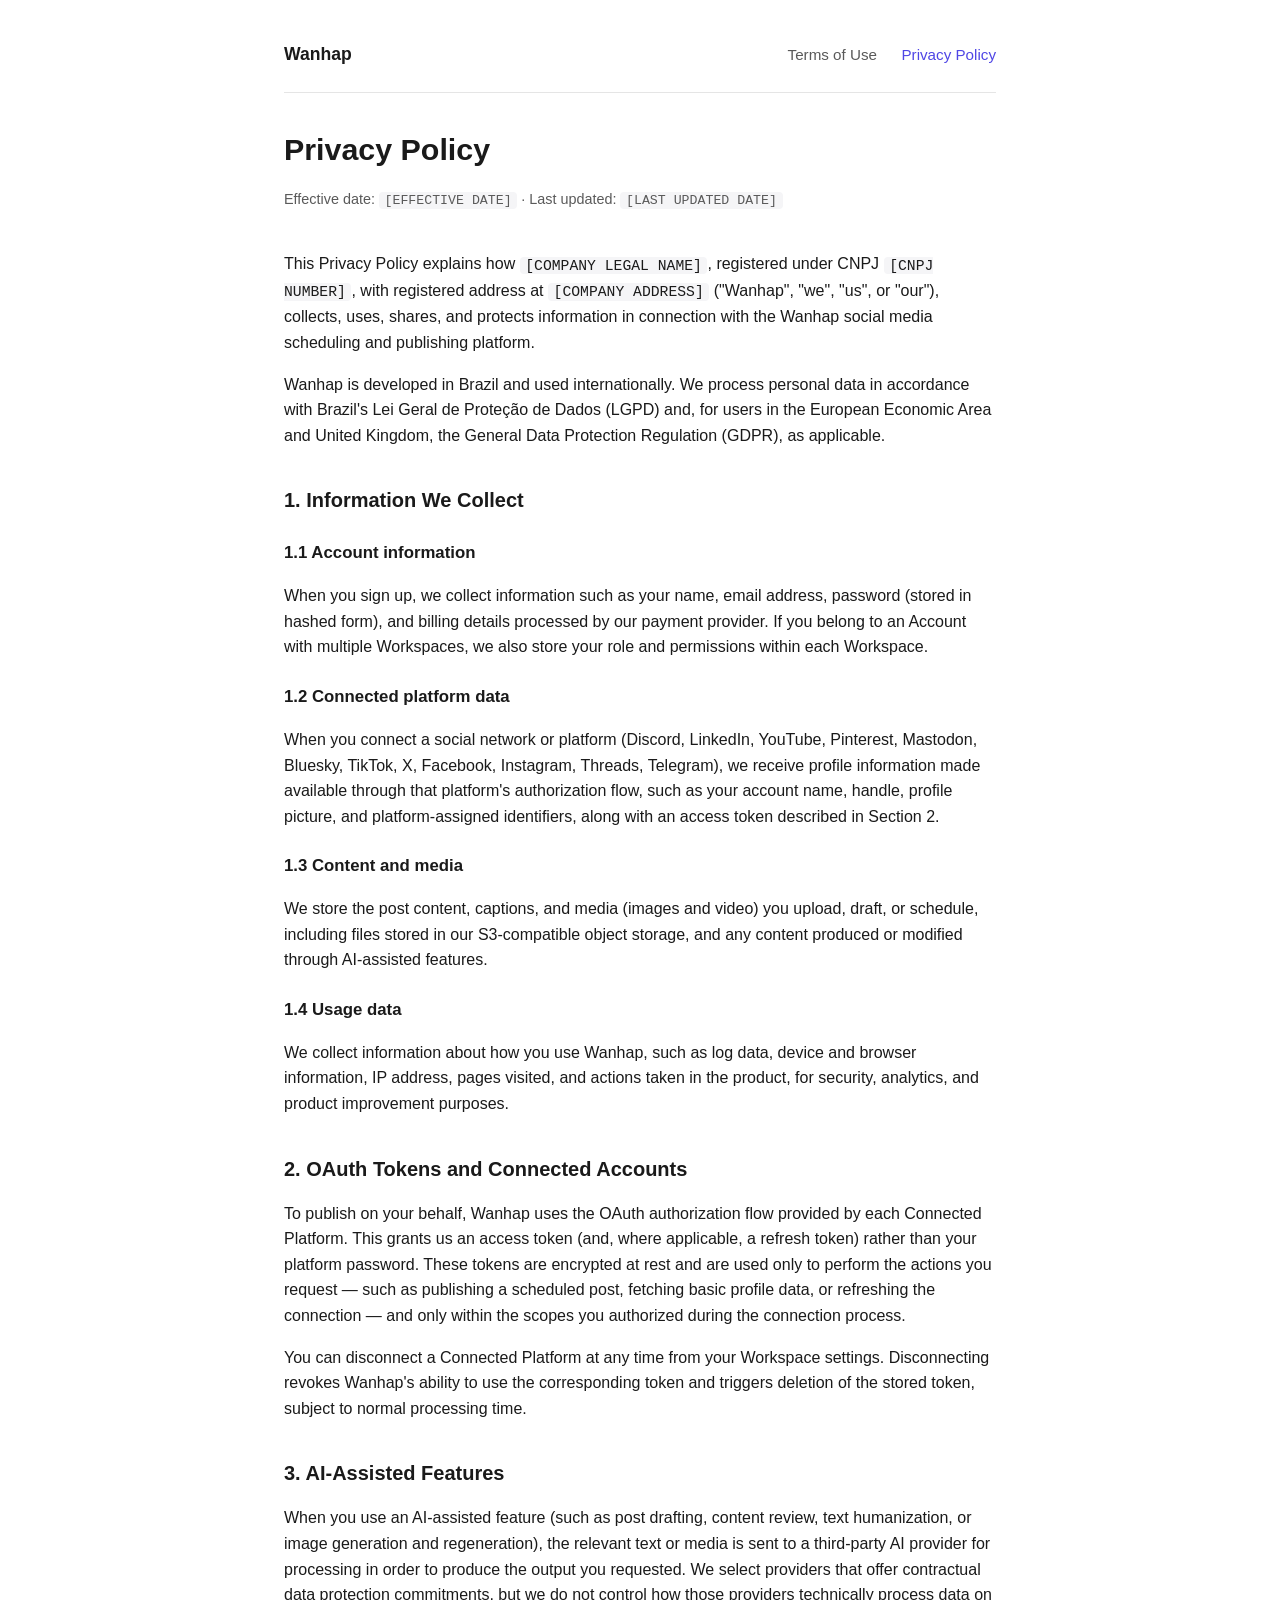
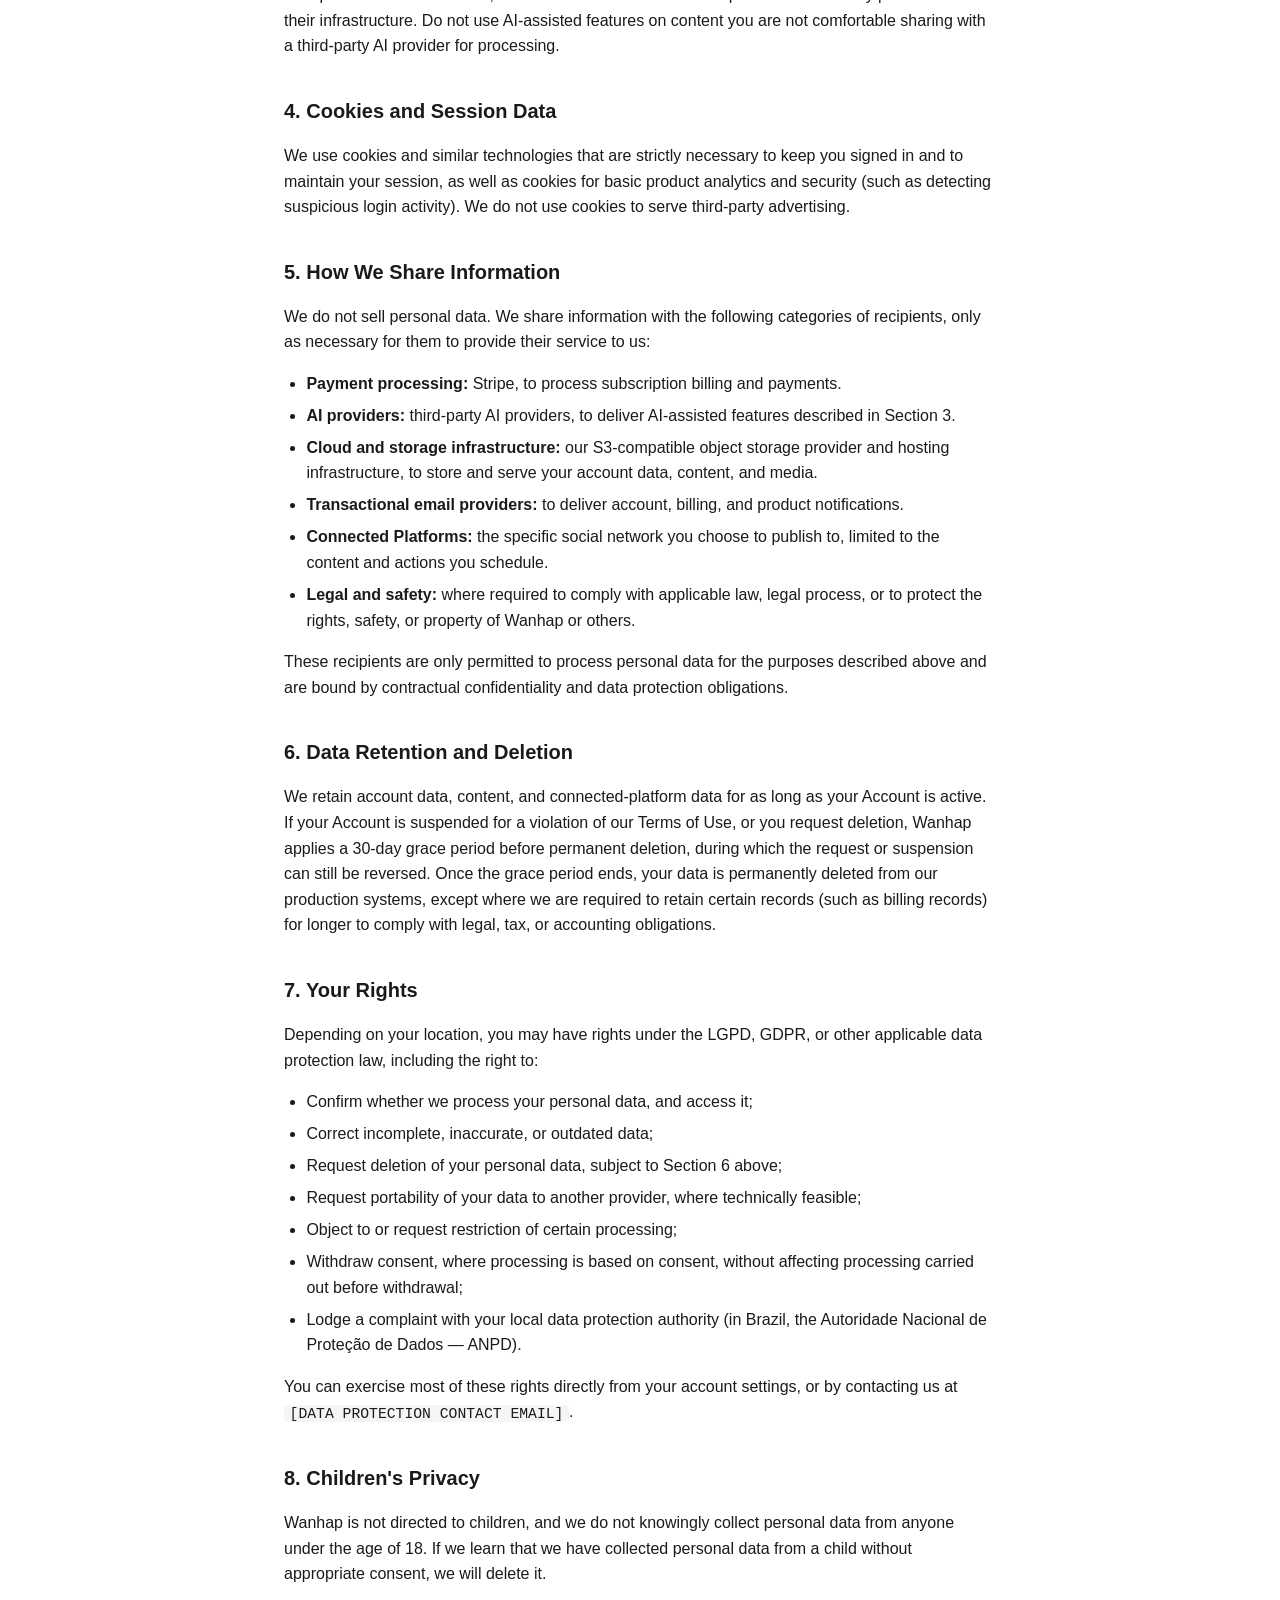
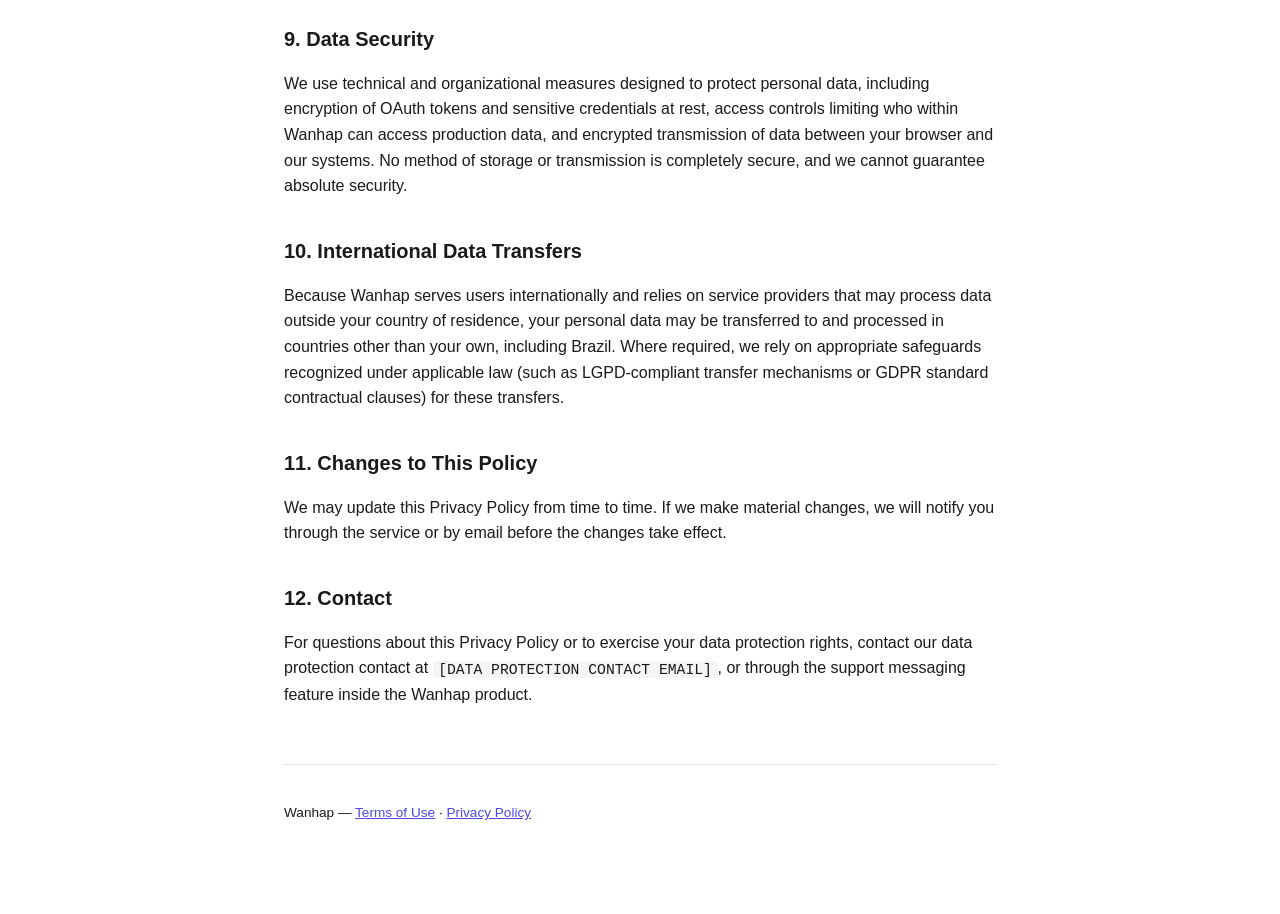
==== privacy/index.html @ 5045ea1f "Add draft terms and privacy pages" ====
<!--
  DRAFT — requires legal review before production use.
  Generated as starting point, not legal advice.
-->
<!doctype html>
<html lang="en">
<head>
  <meta charset="utf-8" />
  <meta name="viewport" content="width=device-width, initial-scale=1" />
  <title>Privacy Policy — Wanhap</title>
  <meta name="description" content="Wanhap Privacy Policy" />
  <meta name="robots" content="noindex" />
  <link rel="stylesheet" href="/assets/style.css" />
</head>
<body>
  <div class="page">
    <header class="site-header">
      <a class="brand" href="/">Wanhap</a>
      <nav>
        <a href="/terms">Terms of Use</a>
        <a href="/privacy" aria-current="page">Privacy Policy</a>
      </nav>
    </header>

    <h1>Privacy Policy</h1>
    <p class="meta">Effective date: <span class="placeholder">[EFFECTIVE DATE]</span> · Last updated: <span class="placeholder">[LAST UPDATED DATE]</span></p>

    <p>This Privacy Policy explains how <span class="placeholder">[COMPANY LEGAL NAME]</span>, registered under CNPJ <span class="placeholder">[CNPJ NUMBER]</span>, with registered address at <span class="placeholder">[COMPANY ADDRESS]</span> ("Wanhap", "we", "us", or "our"), collects, uses, shares, and protects information in connection with the Wanhap social media scheduling and publishing platform.</p>
    <p>Wanhap is developed in Brazil and used internationally. We process personal data in accordance with Brazil's Lei Geral de Proteção de Dados (LGPD) and, for users in the European Economic Area and United Kingdom, the General Data Protection Regulation (GDPR), as applicable.</p>

    <h2>1. Information We Collect</h2>
    <h3>1.1 Account information</h3>
    <p>When you sign up, we collect information such as your name, email address, password (stored in hashed form), and billing details processed by our payment provider. If you belong to an Account with multiple Workspaces, we also store your role and permissions within each Workspace.</p>
    <h3>1.2 Connected platform data</h3>
    <p>When you connect a social network or platform (Discord, LinkedIn, YouTube, Pinterest, Mastodon, Bluesky, TikTok, X, Facebook, Instagram, Threads, Telegram), we receive profile information made available through that platform's authorization flow, such as your account name, handle, profile picture, and platform-assigned identifiers, along with an access token described in Section 2.</p>
    <h3>1.3 Content and media</h3>
    <p>We store the post content, captions, and media (images and video) you upload, draft, or schedule, including files stored in our S3-compatible object storage, and any content produced or modified through AI-assisted features.</p>
    <h3>1.4 Usage data</h3>
    <p>We collect information about how you use Wanhap, such as log data, device and browser information, IP address, pages visited, and actions taken in the product, for security, analytics, and product improvement purposes.</p>

    <h2>2. OAuth Tokens and Connected Accounts</h2>
    <p>To publish on your behalf, Wanhap uses the OAuth authorization flow provided by each Connected Platform. This grants us an access token (and, where applicable, a refresh token) rather than your platform password. These tokens are encrypted at rest and are used only to perform the actions you request — such as publishing a scheduled post, fetching basic profile data, or refreshing the connection — and only within the scopes you authorized during the connection process.</p>
    <p>You can disconnect a Connected Platform at any time from your Workspace settings. Disconnecting revokes Wanhap's ability to use the corresponding token and triggers deletion of the stored token, subject to normal processing time.</p>

    <h2>3. AI-Assisted Features</h2>
    <p>When you use an AI-assisted feature (such as post drafting, content review, text humanization, or image generation and regeneration), the relevant text or media is sent to a third-party AI provider for processing in order to produce the output you requested. We select providers that offer contractual data protection commitments, but we do not control how those providers technically process data on their infrastructure. Do not use AI-assisted features on content you are not comfortable sharing with a third-party AI provider for processing.</p>

    <h2>4. Cookies and Session Data</h2>
    <p>We use cookies and similar technologies that are strictly necessary to keep you signed in and to maintain your session, as well as cookies for basic product analytics and security (such as detecting suspicious login activity). We do not use cookies to serve third-party advertising.</p>

    <h2>5. How We Share Information</h2>
    <p>We do not sell personal data. We share information with the following categories of recipients, only as necessary for them to provide their service to us:</p>
    <ul>
      <li><strong>Payment processing:</strong> Stripe, to process subscription billing and payments.</li>
      <li><strong>AI providers:</strong> third-party AI providers, to deliver AI-assisted features described in Section 3.</li>
      <li><strong>Cloud and storage infrastructure:</strong> our S3-compatible object storage provider and hosting infrastructure, to store and serve your account data, content, and media.</li>
      <li><strong>Transactional email providers:</strong> to deliver account, billing, and product notifications.</li>
      <li><strong>Connected Platforms:</strong> the specific social network you choose to publish to, limited to the content and actions you schedule.</li>
      <li><strong>Legal and safety:</strong> where required to comply with applicable law, legal process, or to protect the rights, safety, or property of Wanhap or others.</li>
    </ul>
    <p>These recipients are only permitted to process personal data for the purposes described above and are bound by contractual confidentiality and data protection obligations.</p>

    <h2>6. Data Retention and Deletion</h2>
    <p>We retain account data, content, and connected-platform data for as long as your Account is active. If your Account is suspended for a violation of our Terms of Use, or you request deletion, Wanhap applies a 30-day grace period before permanent deletion, during which the request or suspension can still be reversed. Once the grace period ends, your data is permanently deleted from our production systems, except where we are required to retain certain records (such as billing records) for longer to comply with legal, tax, or accounting obligations.</p>

    <h2>7. Your Rights</h2>
    <p>Depending on your location, you may have rights under the LGPD, GDPR, or other applicable data protection law, including the right to:</p>
    <ul>
      <li>Confirm whether we process your personal data, and access it;</li>
      <li>Correct incomplete, inaccurate, or outdated data;</li>
      <li>Request deletion of your personal data, subject to Section 6 above;</li>
      <li>Request portability of your data to another provider, where technically feasible;</li>
      <li>Object to or request restriction of certain processing;</li>
      <li>Withdraw consent, where processing is based on consent, without affecting processing carried out before withdrawal;</li>
      <li>Lodge a complaint with your local data protection authority (in Brazil, the Autoridade Nacional de Proteção de Dados — ANPD).</li>
    </ul>
    <p>You can exercise most of these rights directly from your account settings, or by contacting us at <span class="placeholder">[DATA PROTECTION CONTACT EMAIL]</span>.</p>

    <h2>8. Children's Privacy</h2>
    <p>Wanhap is not directed to children, and we do not knowingly collect personal data from anyone under the age of 18. If we learn that we have collected personal data from a child without appropriate consent, we will delete it.</p>

    <h2>9. Data Security</h2>
    <p>We use technical and organizational measures designed to protect personal data, including encryption of OAuth tokens and sensitive credentials at rest, access controls limiting who within Wanhap can access production data, and encrypted transmission of data between your browser and our systems. No method of storage or transmission is completely secure, and we cannot guarantee absolute security.</p>

    <h2>10. International Data Transfers</h2>
    <p>Because Wanhap serves users internationally and relies on service providers that may process data outside your country of residence, your personal data may be transferred to and processed in countries other than your own, including Brazil. Where required, we rely on appropriate safeguards recognized under applicable law (such as LGPD-compliant transfer mechanisms or GDPR standard contractual clauses) for these transfers.</p>

    <h2>11. Changes to This Policy</h2>
    <p>We may update this Privacy Policy from time to time. If we make material changes, we will notify you through the service or by email before the changes take effect.</p>

    <h2>12. Contact</h2>
    <p>For questions about this Privacy Policy or to exercise your data protection rights, contact our data protection contact at <span class="placeholder">[DATA PROTECTION CONTACT EMAIL]</span>, or through the support messaging feature inside the Wanhap product.</p>

    <footer class="site-footer">
      <p>Wanhap — <a href="/terms">Terms of Use</a> · <a href="/privacy">Privacy Policy</a></p>
    </footer>
  </div>
</body>
</html>
---- assets/style.css ----
:root {
  color-scheme: light dark;
  --bg: #ffffff;
  --fg: #1a1a1a;
  --muted: #5a5a5a;
  --accent: #4f46e5;
  --border: #e5e5e5;
  --code-bg: #f5f5f7;
}

@media (prefers-color-scheme: dark) {
  :root {
    --bg: #111114;
    --fg: #ededed;
    --muted: #a5a5a5;
    --accent: #8583ff;
    --border: #2a2a2e;
    --code-bg: #1c1c20;
  }
}

* {
  box-sizing: border-box;
}

body {
  margin: 0;
  background: var(--bg);
  color: var(--fg);
  font-family: -apple-system, BlinkMacSystemFont, "Segoe UI", Roboto, Helvetica, Arial, sans-serif;
  line-height: 1.6;
}

.page {
  max-width: 760px;
  margin: 0 auto;
  padding: 2.5rem 1.5rem 5rem;
}

header.site-header {
  display: flex;
  align-items: baseline;
  justify-content: space-between;
  flex-wrap: wrap;
  gap: 0.5rem 1.5rem;
  padding-bottom: 1.5rem;
  margin-bottom: 2rem;
  border-bottom: 1px solid var(--border);
}

header.site-header .brand {
  font-weight: 700;
  font-size: 1.1rem;
  color: var(--fg);
  text-decoration: none;
}

header.site-header nav a {
  color: var(--muted);
  text-decoration: none;
  margin-left: 1.25rem;
  font-size: 0.95rem;
}

header.site-header nav a:hover,
header.site-header nav a[aria-current="page"] {
  color: var(--accent);
}

h1 {
  font-size: 1.9rem;
  margin-bottom: 0.25rem;
}

.meta {
  color: var(--muted);
  font-size: 0.9rem;
  margin-bottom: 2.5rem;
}

h2 {
  font-size: 1.25rem;
  margin-top: 2.25rem;
  margin-bottom: 0.75rem;
}

h3 {
  font-size: 1.05rem;
  margin-top: 1.5rem;
  margin-bottom: 0.5rem;
}

p, li {
  color: var(--fg);
}

ul, ol {
  padding-left: 1.4rem;
}

li {
  margin-bottom: 0.4rem;
}

a {
  color: var(--accent);
}

.placeholder {
  background: var(--code-bg);
  border-radius: 4px;
  padding: 0.05rem 0.35rem;
  font-family: ui-monospace, SFMono-Regular, Menlo, Consolas, monospace;
  font-size: 0.92em;
}

footer.site-footer {
  margin-top: 3.5rem;
  padding-top: 1.5rem;
  border-top: 1px solid var(--border);
  color: var(--muted);
  font-size: 0.85rem;
}
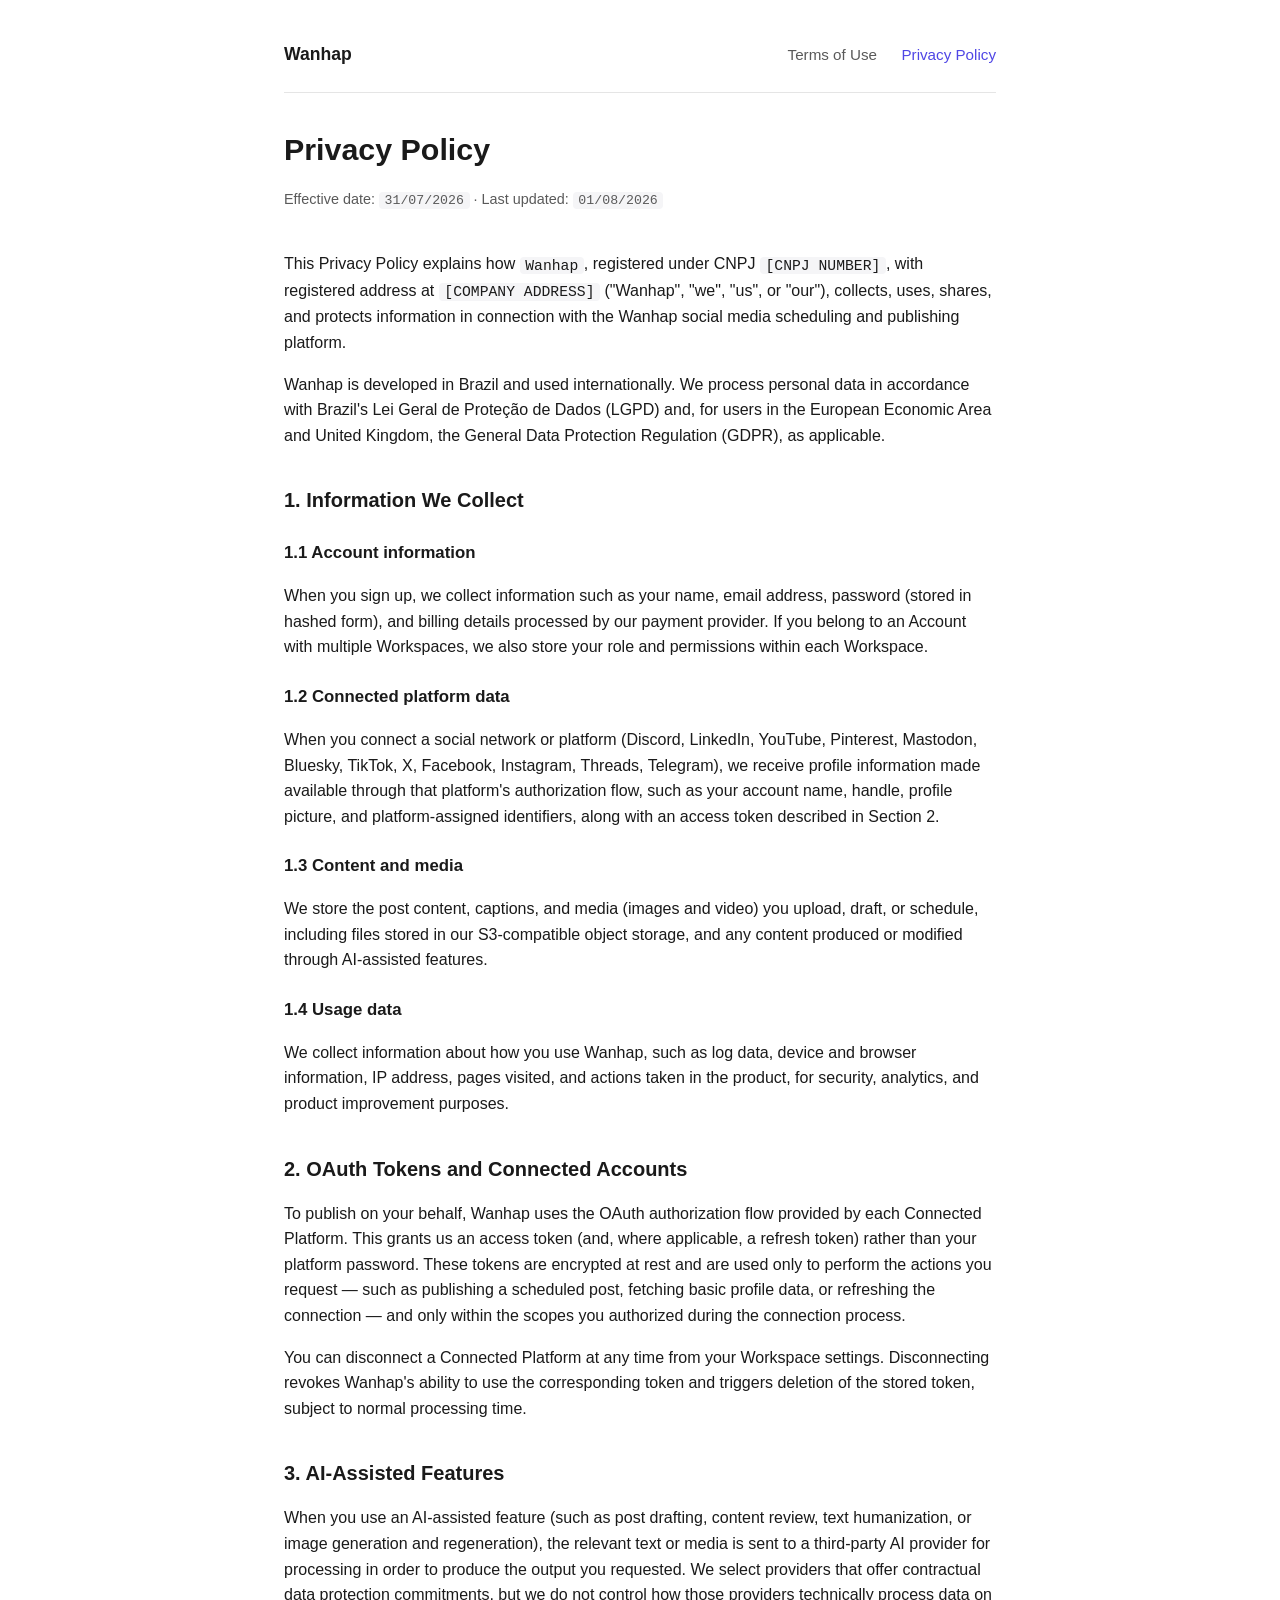
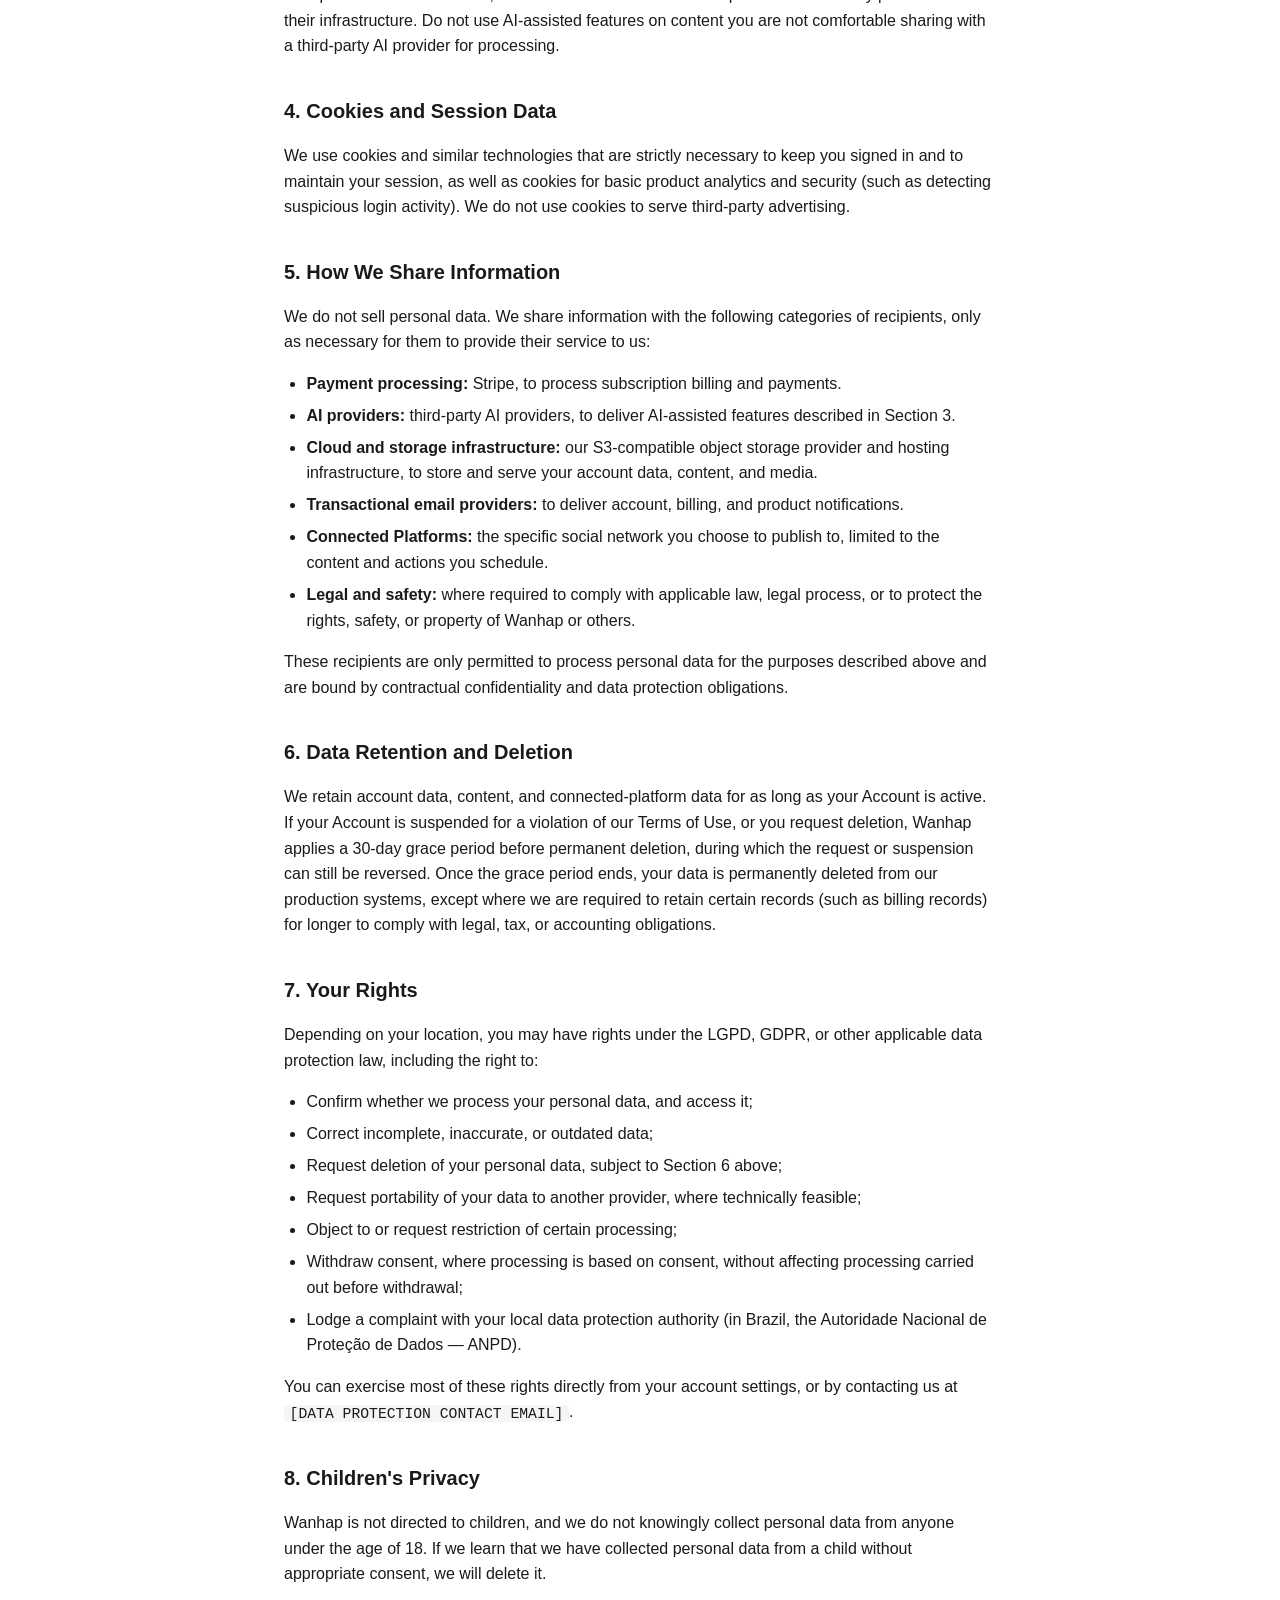
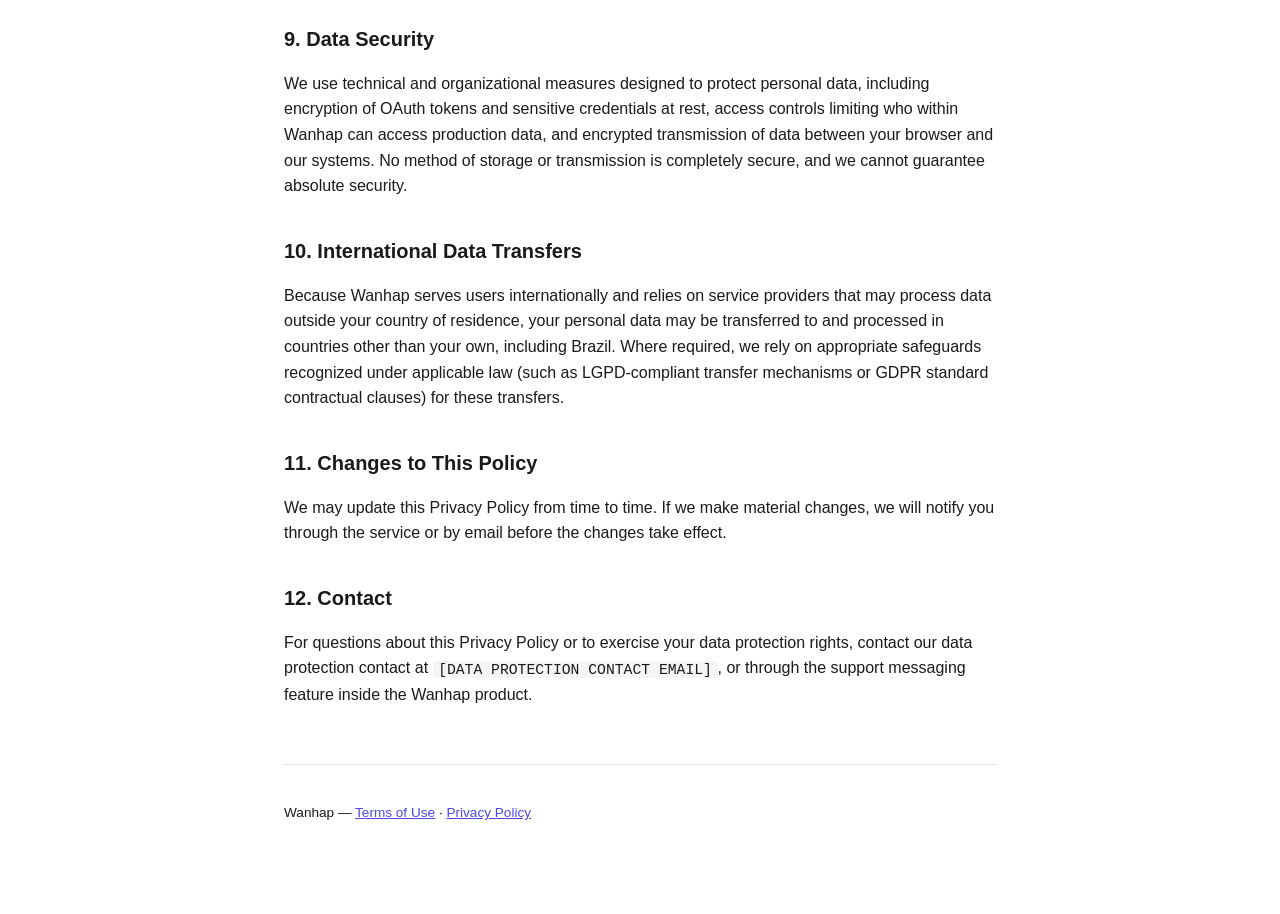
==== commit e377ca3f: "Add placeholder homepage" ====
--- a/privacy/index.html
+++ b/privacy/index.html
@@ -23,9 +23,9 @@
     </header>
 
     <h1>Privacy Policy</h1>
-    <p class="meta">Effective date: <span class="placeholder">[EFFECTIVE DATE]</span> · Last updated: <span class="placeholder">[LAST UPDATED DATE]</span></p>
+    <p class="meta">Effective date: <span class="placeholder">31/07/2026</span> · Last updated: <span class="placeholder">01/08/2026</span></p>
 
-    <p>This Privacy Policy explains how <span class="placeholder">[COMPANY LEGAL NAME]</span>, registered under CNPJ <span class="placeholder">[CNPJ NUMBER]</span>, with registered address at <span class="placeholder">[COMPANY ADDRESS]</span> ("Wanhap", "we", "us", or "our"), collects, uses, shares, and protects information in connection with the Wanhap social media scheduling and publishing platform.</p>
+    <p>This Privacy Policy explains how <span class="placeholder">Wanhap</span>, registered under CNPJ <span class="placeholder">[CNPJ NUMBER]</span>, with registered address at <span class="placeholder">[COMPANY ADDRESS]</span> ("Wanhap", "we", "us", or "our"), collects, uses, shares, and protects information in connection with the Wanhap social media scheduling and publishing platform.</p>
     <p>Wanhap is developed in Brazil and used internationally. We process personal data in accordance with Brazil's Lei Geral de Proteção de Dados (LGPD) and, for users in the European Economic Area and United Kingdom, the General Data Protection Regulation (GDPR), as applicable.</p>
 
     <h2>1. Information We Collect</h2>
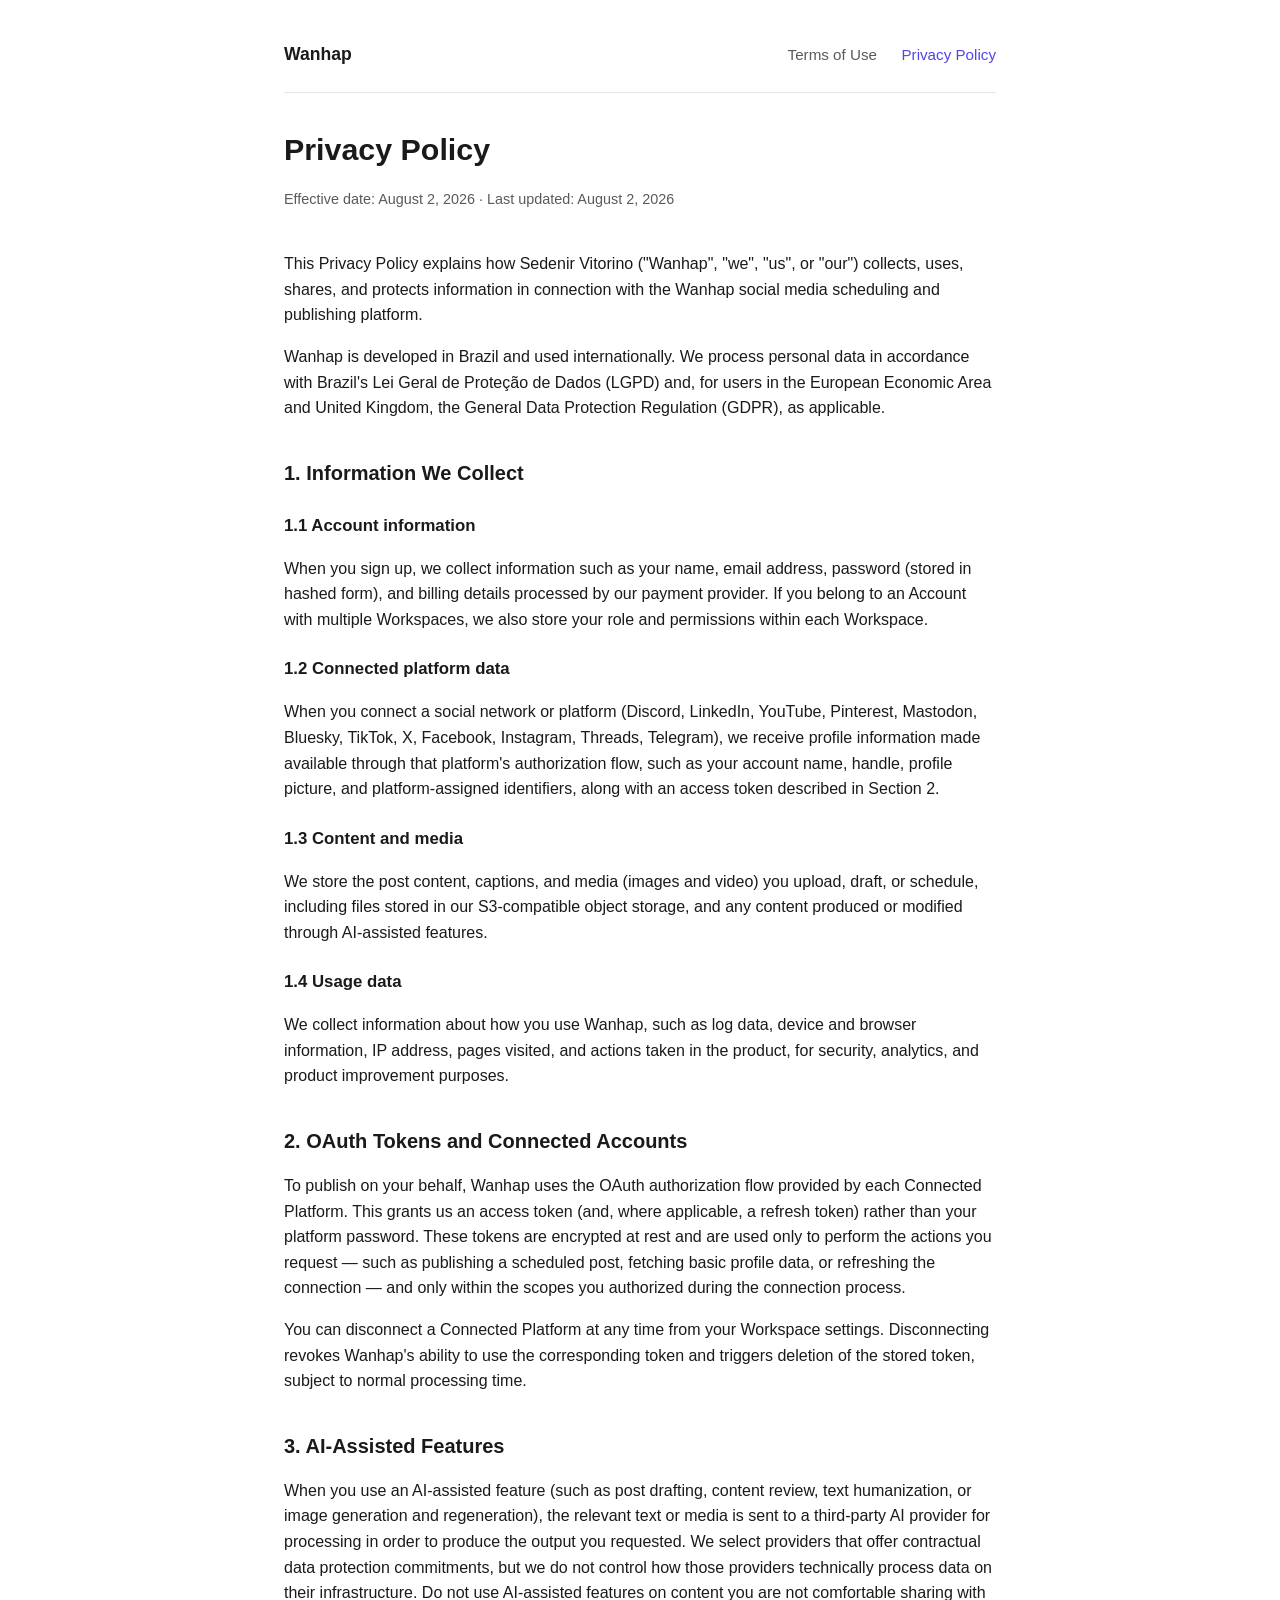
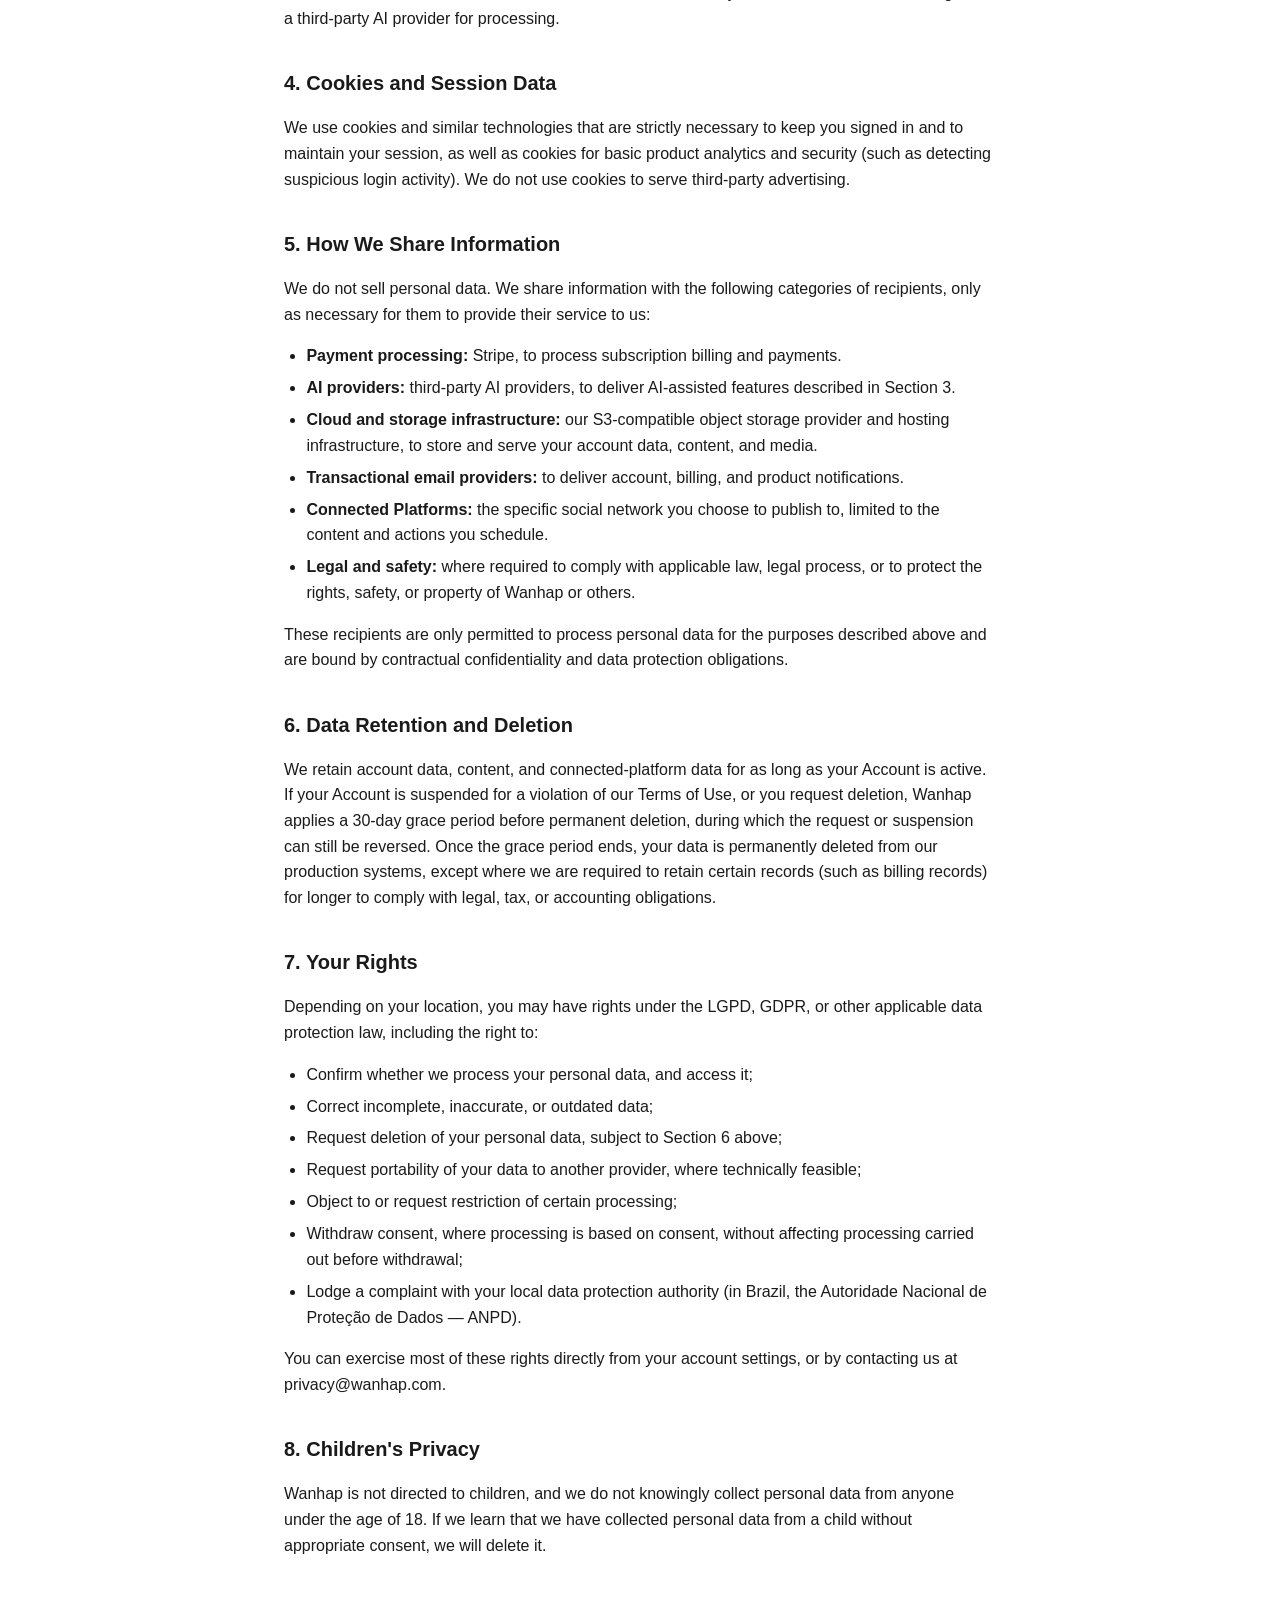
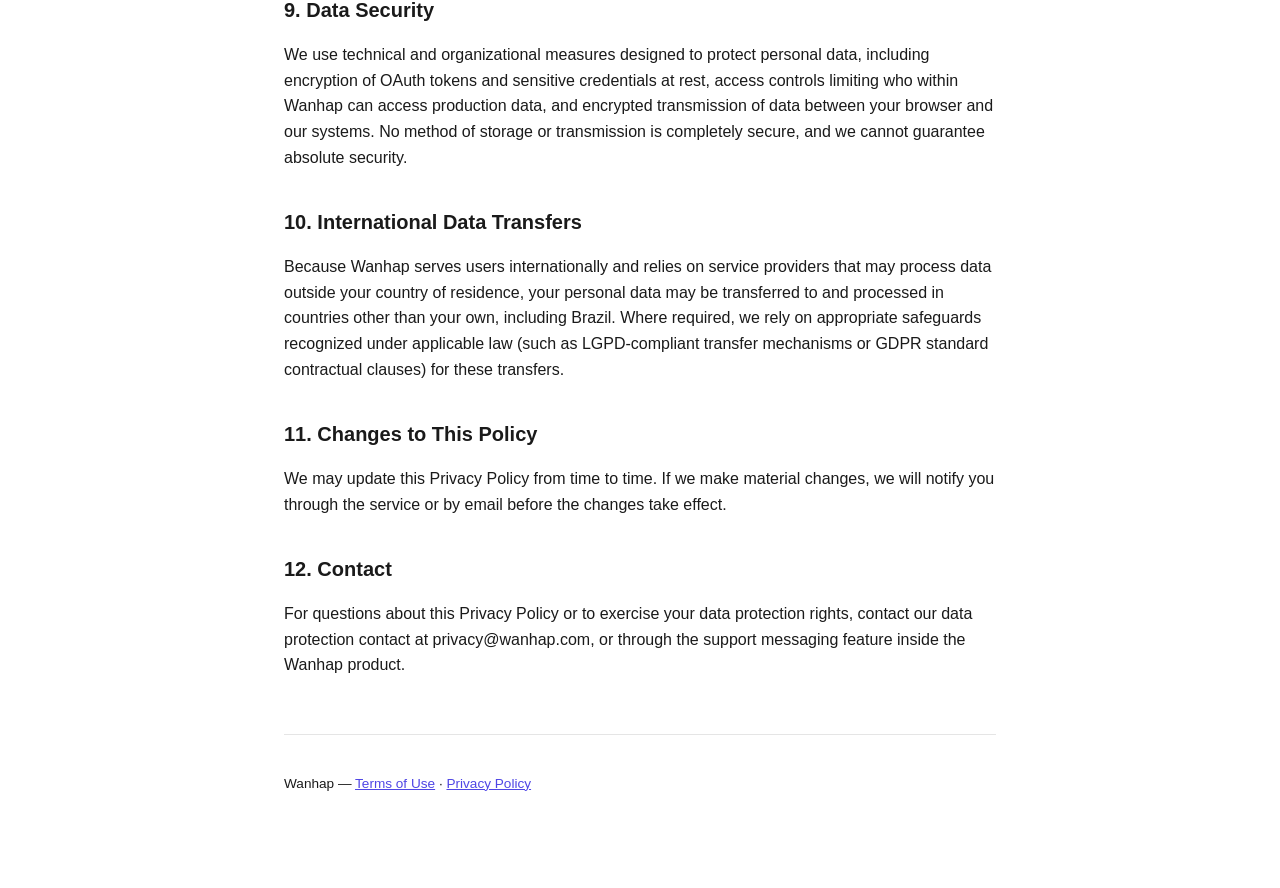
==== commit 512c2d53: "Add placeholder homepage news" ====
--- a/privacy/index.html
+++ b/privacy/index.html
@@ -23,9 +23,9 @@
     </header>
 
     <h1>Privacy Policy</h1>
-    <p class="meta">Effective date: <span class="placeholder">31/07/2026</span> · Last updated: <span class="placeholder">01/08/2026</span></p>
+    <p class="meta">Effective date: August 2, 2026 · Last updated: August 2, 2026</p>
 
-    <p>This Privacy Policy explains how <span class="placeholder">Wanhap</span>, registered under CNPJ <span class="placeholder">[CNPJ NUMBER]</span>, with registered address at <span class="placeholder">[COMPANY ADDRESS]</span> ("Wanhap", "we", "us", or "our"), collects, uses, shares, and protects information in connection with the Wanhap social media scheduling and publishing platform.</p>
+    <p>This Privacy Policy explains how Sedenir Vitorino ("Wanhap", "we", "us", or "our") collects, uses, shares, and protects information in connection with the Wanhap social media scheduling and publishing platform.</p>
     <p>Wanhap is developed in Brazil and used internationally. We process personal data in accordance with Brazil's Lei Geral de Proteção de Dados (LGPD) and, for users in the European Economic Area and United Kingdom, the General Data Protection Regulation (GDPR), as applicable.</p>
 
     <h2>1. Information We Collect</h2>
@@ -74,7 +74,7 @@
       <li>Withdraw consent, where processing is based on consent, without affecting processing carried out before withdrawal;</li>
       <li>Lodge a complaint with your local data protection authority (in Brazil, the Autoridade Nacional de Proteção de Dados — ANPD).</li>
     </ul>
-    <p>You can exercise most of these rights directly from your account settings, or by contacting us at <span class="placeholder">[DATA PROTECTION CONTACT EMAIL]</span>.</p>
+    <p>You can exercise most of these rights directly from your account settings, or by contacting us at privacy@wanhap.com.</p>
 
     <h2>8. Children's Privacy</h2>
     <p>Wanhap is not directed to children, and we do not knowingly collect personal data from anyone under the age of 18. If we learn that we have collected personal data from a child without appropriate consent, we will delete it.</p>
@@ -89,7 +89,7 @@
     <p>We may update this Privacy Policy from time to time. If we make material changes, we will notify you through the service or by email before the changes take effect.</p>
 
     <h2>12. Contact</h2>
-    <p>For questions about this Privacy Policy or to exercise your data protection rights, contact our data protection contact at <span class="placeholder">[DATA PROTECTION CONTACT EMAIL]</span>, or through the support messaging feature inside the Wanhap product.</p>
+    <p>For questions about this Privacy Policy or to exercise your data protection rights, contact our data protection contact at privacy@wanhap.com, or through the support messaging feature inside the Wanhap product.</p>
 
     <footer class="site-footer">
       <p>Wanhap — <a href="/terms">Terms of Use</a> · <a href="/privacy">Privacy Policy</a></p>
